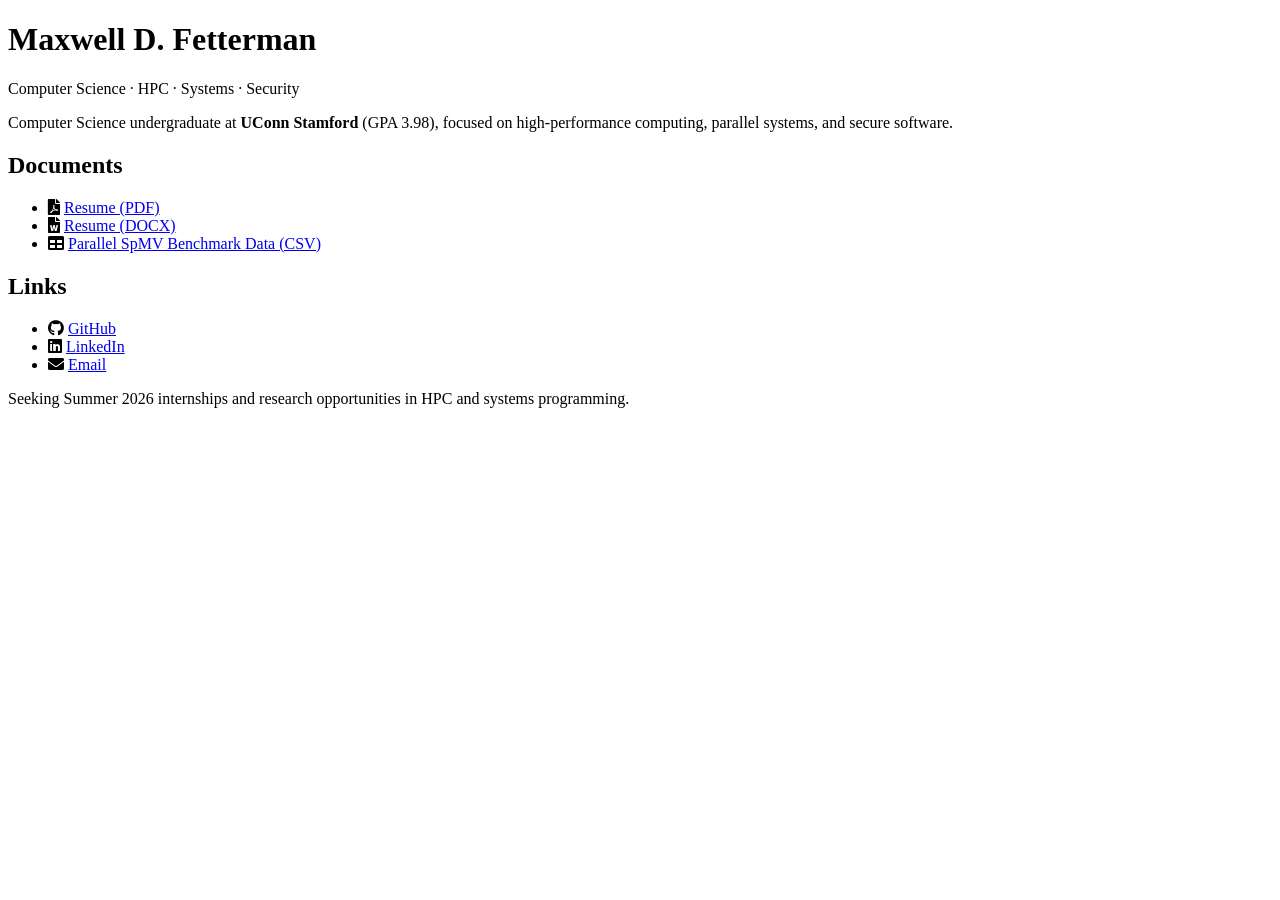
==== index.html @ cdef4570 "Create index.html" ====
<!DOCTYPE html>
<html lang="en">
<head>
  <meta charset="utf-8">
  <title>Maxwell Fetterman | CS · HPC · Systems</title>
  <meta name="viewport" content="width=device-width, initial-scale=1">

  <!-- Font Awesome (icons) -->
  <link rel="stylesheet"
        href="https://cdn.jsdelivr.net/npm/@fortawesome/fontawesome-free@5.15.4/css/all.min.css"
        integrity="sha256-mUZM63G8m73Mcidfrv5E+Y61y7a12O5mW4ezU3bxqW4="
        crossorigin="anonymous">

  <!-- Site CSS -->
  <link rel="stylesheet" href="css/style.css">
</head>

<body>
  <main class="container">

    <header>
      <h1>Maxwell D. Fetterman</h1>
      <p class="subtitle">Computer Science · HPC · Systems · Security</p>
    </header>

    <section class="about">
      <p>
        Computer Science undergraduate at <strong>UConn Stamford</strong> (GPA 3.98),
        focused on high-performance computing, parallel systems, and secure software.
      </p>
    </section>

    <section class="links">
      <h2>Documents</h2>
      <ul>
        <li>
          <i class="fas fa-file-pdf"></i>
          <a href="files/resume.pdf">Resume (PDF)</a>
        </li>
        <li>
          <i class="fas fa-file-word"></i>
          <a href="files/resume.docx">Resume (DOCX)</a>
        </li>
        <li>
          <i class="fas fa-table"></i>
          <a href="files/spmv-benchmark.csv">Parallel SpMV Benchmark Data (CSV)</a>
        </li>
      </ul>
    </section>

    <section class="links">
      <h2>Links</h2>
      <ul>
        <li>
          <i class="fab fa-github"></i>
          <a href="https://github.com/<username>">GitHub</a>
        </li>
        <li>
          <i class="fab fa-linkedin"></i>
          <a href="https://linkedin.com/in/<your-linkedin>">LinkedIn</a>
        </li>
        <li>
          <i class="fas fa-envelope"></i>
          <a href="mailto:maxwell.fetterman@gmail.com">Email</a>
        </li>
      </ul>
    </section>

    <footer>
      <p>
        Seeking Summer 2026 internships and research opportunities in HPC and systems programming.
      </p>
    </footer>

  </main>
</body>
</html>
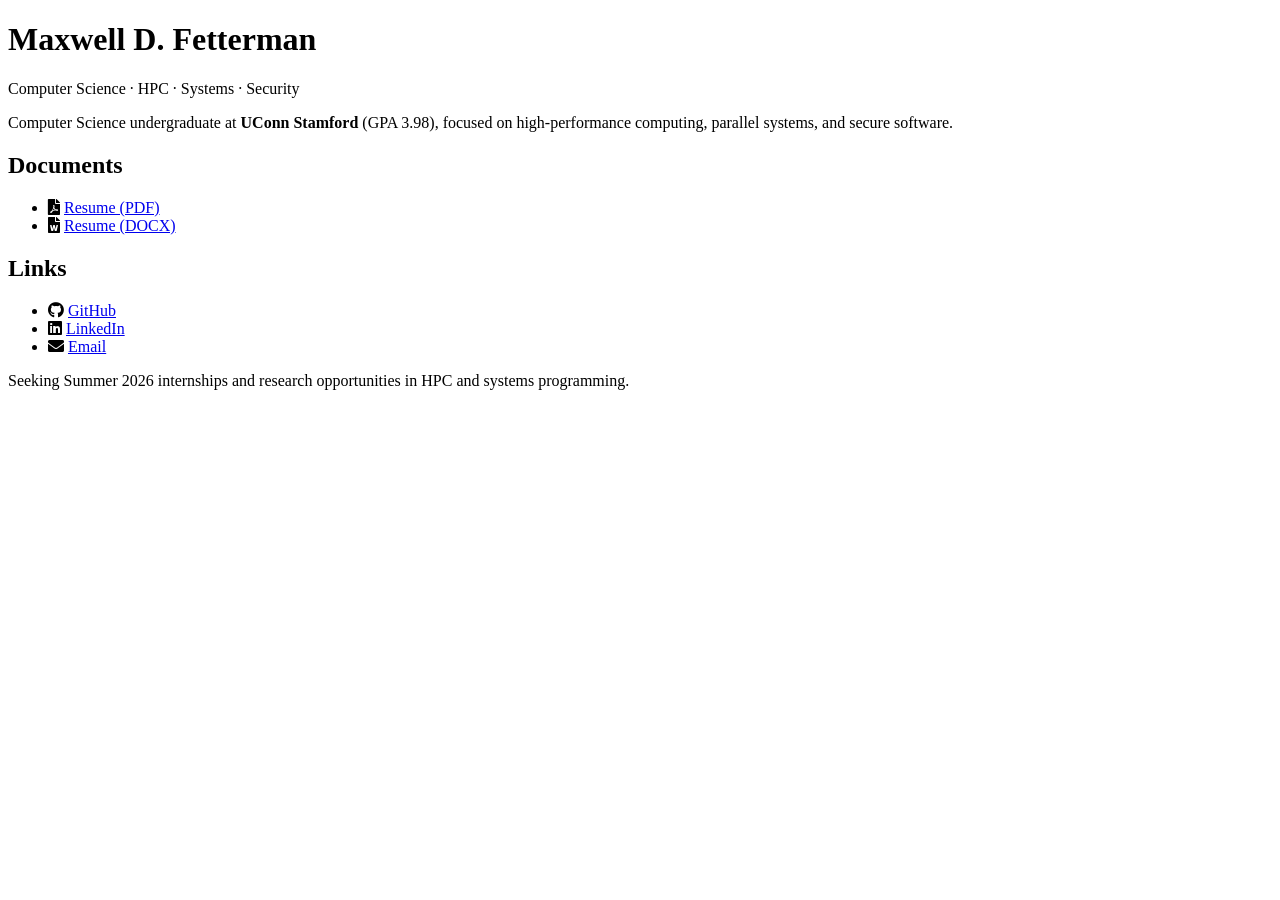
==== commit 6a695319: "Update resume links and LinkedIn profile Updated resume links and LinkedIn profile in index.html." ====
--- a/index.html
+++ b/index.html
@@ -35,15 +35,11 @@
       <ul>
         <li>
           <i class="fas fa-file-pdf"></i>
-          <a href="files/resume.pdf">Resume (PDF)</a>
+          <a href="assets/Maxwell_Fetterman_Resume_2025_Technical_Internship.pdf">Resume (PDF)</a>
         </li>
         <li>
           <i class="fas fa-file-word"></i>
-          <a href="files/resume.docx">Resume (DOCX)</a>
-        </li>
-        <li>
-          <i class="fas fa-table"></i>
-          <a href="files/spmv-benchmark.csv">Parallel SpMV Benchmark Data (CSV)</a>
+          <a href="assets/Maxwell_Fetterman_Resume_2025_Technical_Internship.docx">Resume (DOCX)</a>
         </li>
       </ul>
     </section>
@@ -57,7 +53,7 @@
         </li>
         <li>
           <i class="fab fa-linkedin"></i>
-          <a href="https://linkedin.com/in/<your-linkedin>">LinkedIn</a>
+          <a href="https://linkedin.com/in/maxwell-fetterman">LinkedIn</a>
         </li>
         <li>
           <i class="fas fa-envelope"></i>
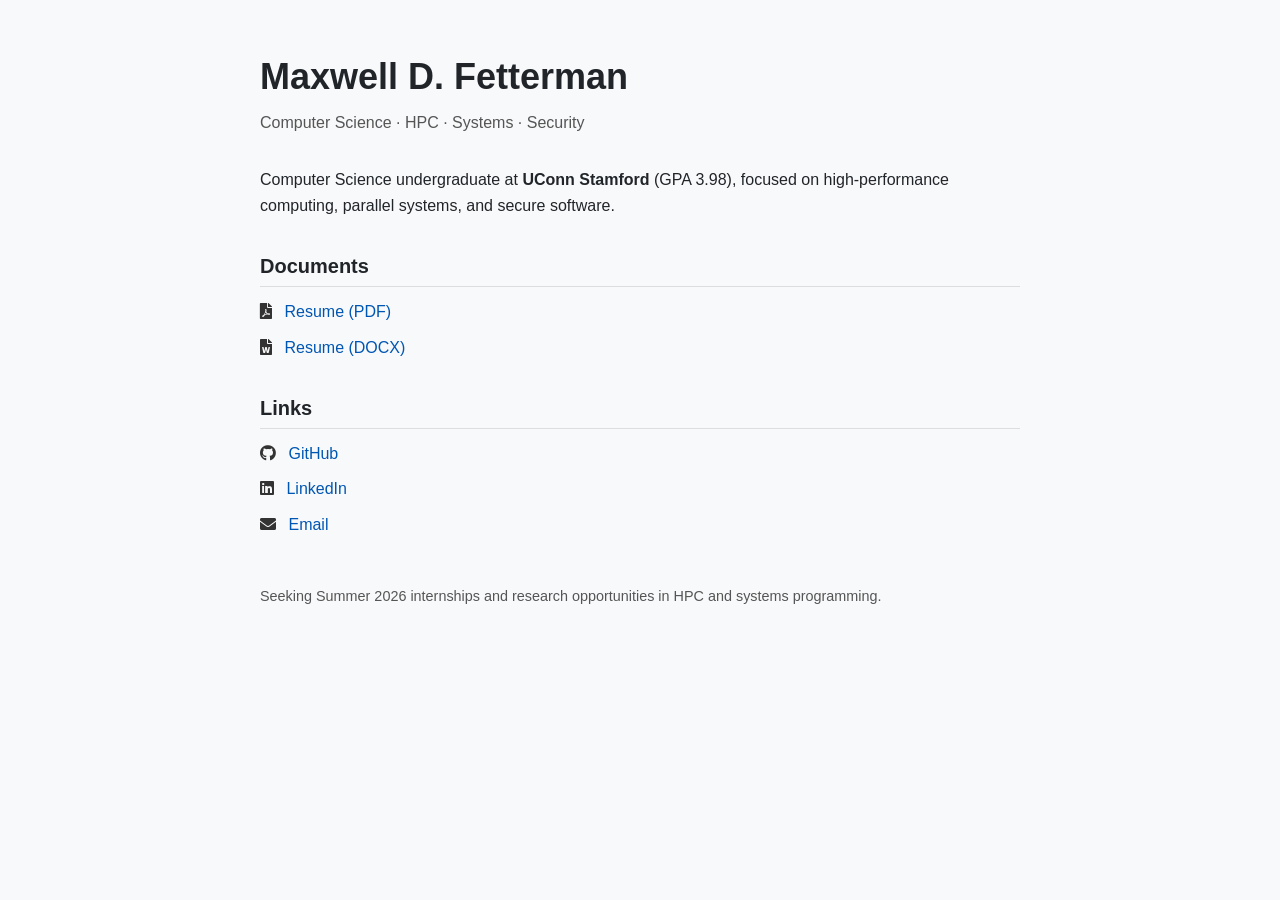
==== commit 3de941ab: "Update GitHub link to point to user profile" ====
--- a/index.html
+++ b/index.html
@@ -49,7 +49,7 @@
       <ul>
         <li>
           <i class="fab fa-github"></i>
-          <a href="https://github.com/<username>">GitHub</a>
+          <a href="https://github.com/MFetD">GitHub</a>
         </li>
         <li>
           <i class="fab fa-linkedin"></i>
--- a/css/style.css
+++ b/css/style.css
@@ -0,0 +1,77 @@
+/* Reset */
+* {
+  box-sizing: border-box;
+  margin: 0;
+  padding: 0;
+}
+
+/* Base */
+body {
+  font-family: -apple-system, BlinkMacSystemFont, "Segoe UI", Roboto, Arial, sans-serif;
+  background: #f8f9fa;
+  color: #212529;
+  line-height: 1.6;
+}
+
+.container {
+  max-width: 800px;
+  margin: 3rem auto;
+  padding: 0 1.25rem;
+}
+
+/* Header */
+header {
+  margin-bottom: 2rem;
+}
+
+h1 {
+  font-size: 2.25rem;
+  font-weight: 600;
+}
+
+.subtitle {
+  color: #555;
+  margin-top: 0.25rem;
+}
+
+/* Sections */
+section {
+  margin-bottom: 2rem;
+}
+
+h2 {
+  font-size: 1.25rem;
+  margin-bottom: 0.75rem;
+  border-bottom: 1px solid #ddd;
+  padding-bottom: 0.25rem;
+}
+
+/* Lists */
+ul {
+  list-style: none;
+}
+
+li {
+  margin-bottom: 0.6rem;
+}
+
+i {
+  margin-right: 0.5rem;
+  color: #333;
+}
+
+a {
+  color: #0056b3;
+  text-decoration: none;
+}
+
+a:hover {
+  text-decoration: underline;
+}
+
+/* Footer */
+footer {
+  margin-top: 3rem;
+  font-size: 0.9rem;
+  color: #555;
+}
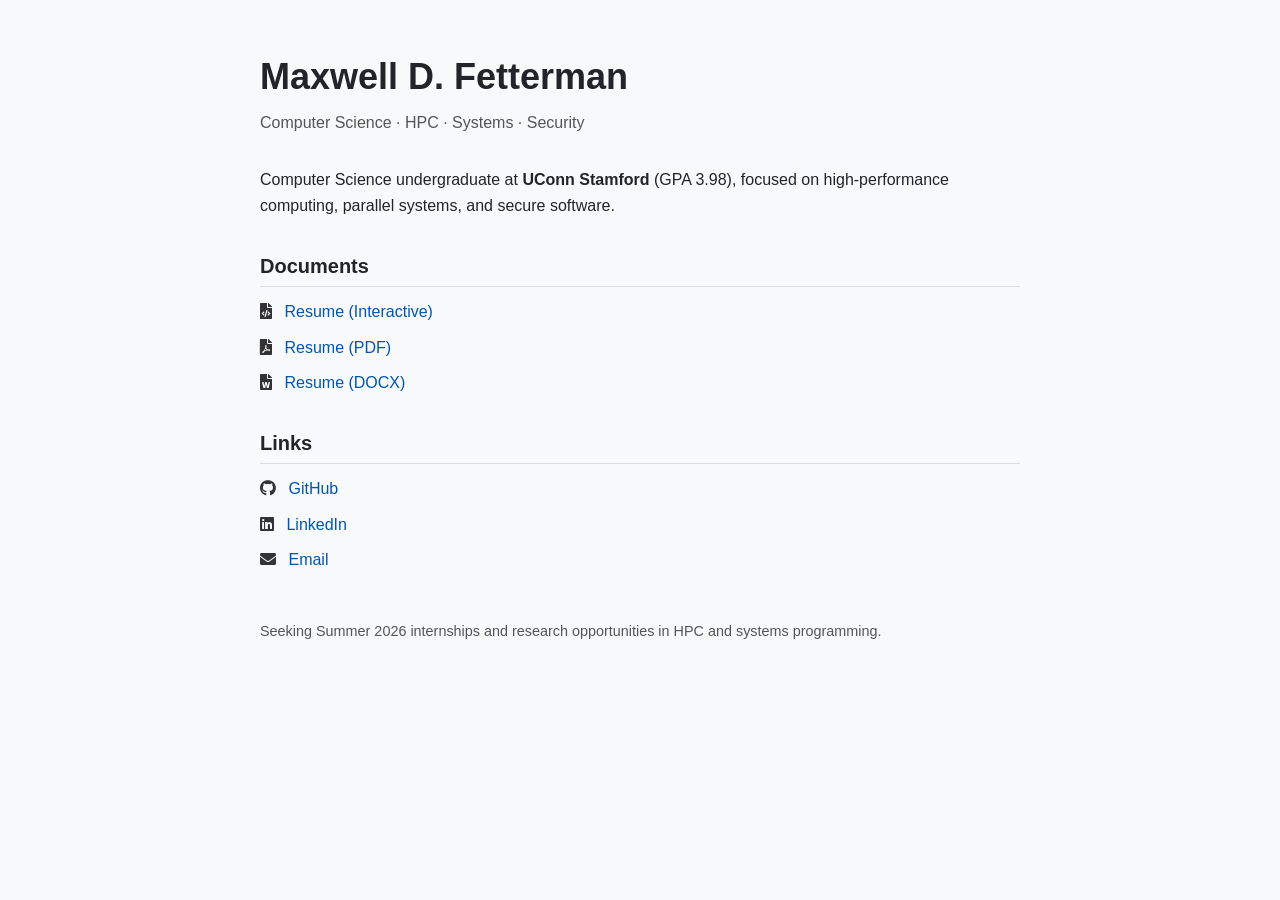
==== commit fd0c3c67: "Add interactive resume link to index.html" ====
--- a/index.html
+++ b/index.html
@@ -33,6 +33,10 @@
     <section class="links">
       <h2>Documents</h2>
       <ul>
+        <li>
+          <i class="fas fa-file-code"></i>
+          <a href="indexes/maxwell_fetterman_resume.html">Resume (Interactive)</a>
+        </li>
         <li>
           <i class="fas fa-file-pdf"></i>
           <a href="assets/Maxwell_Fetterman_Resume_2025_Technical_Internship.pdf">Resume (PDF)</a>
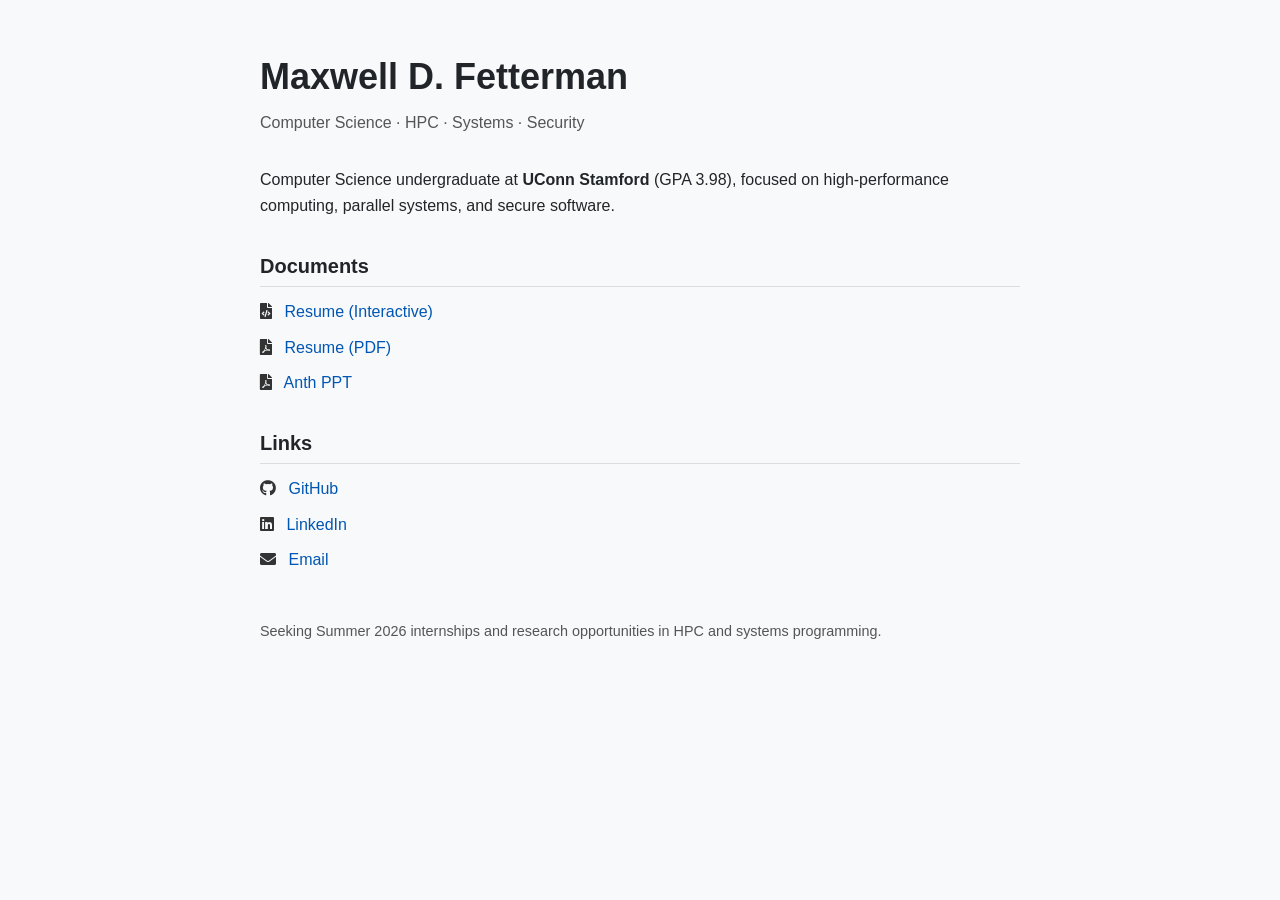
==== commit 376ae91f: "Update index.html" ====
--- a/index.html
+++ b/index.html
@@ -42,8 +42,8 @@
           <a href="assets/Maxwell_Fetterman_Resume_2025_Technical_Internship.pdf">Resume (PDF)</a>
         </li>
         <li>
-          <i class="fas fa-file-word"></i>
-          <a href="assets/Maxwell_Fetterman_Resume_2025_Technical_Internship.docx">Resume (DOCX)</a>
+          <i class="fas fa-file-pdf"></i>
+          <a href="assets/anth_ppt.pdf">Anth PPT</a>
         </li>
       </ul>
     </section>
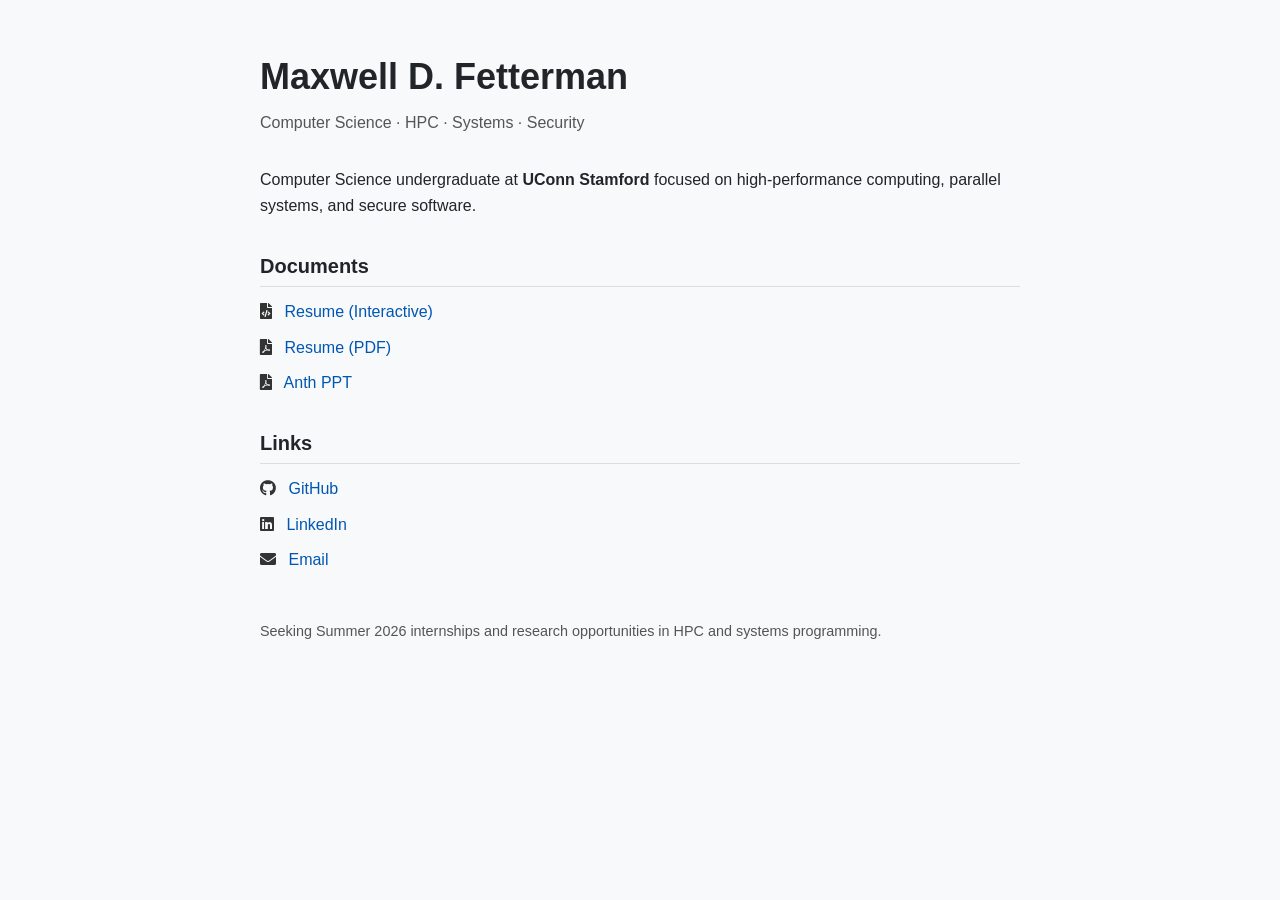
==== commit 7b059387: "Remove GPA mention from about section" ====
--- a/index.html
+++ b/index.html
@@ -25,7 +25,7 @@
 
     <section class="about">
       <p>
-        Computer Science undergraduate at <strong>UConn Stamford</strong> (GPA 3.98),
+        Computer Science undergraduate at <strong>UConn Stamford</strong>
         focused on high-performance computing, parallel systems, and secure software.
       </p>
     </section>
